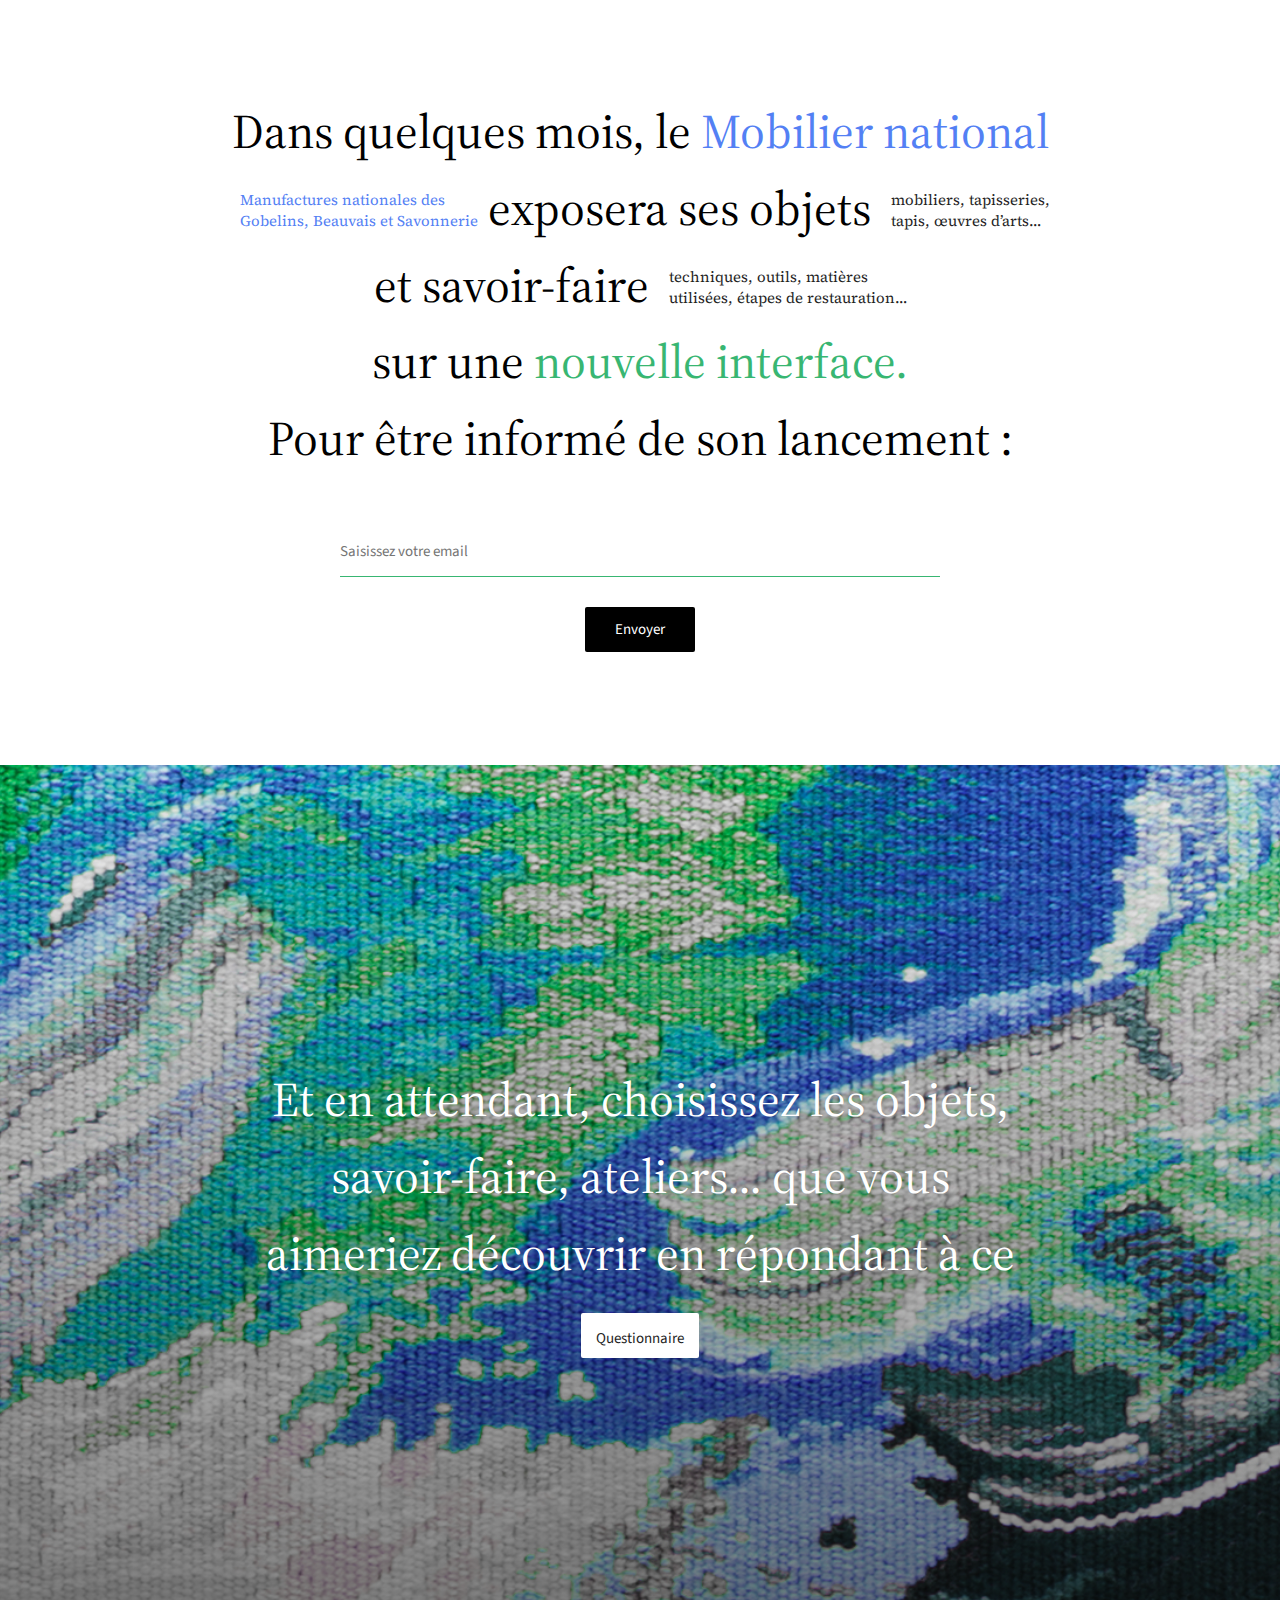
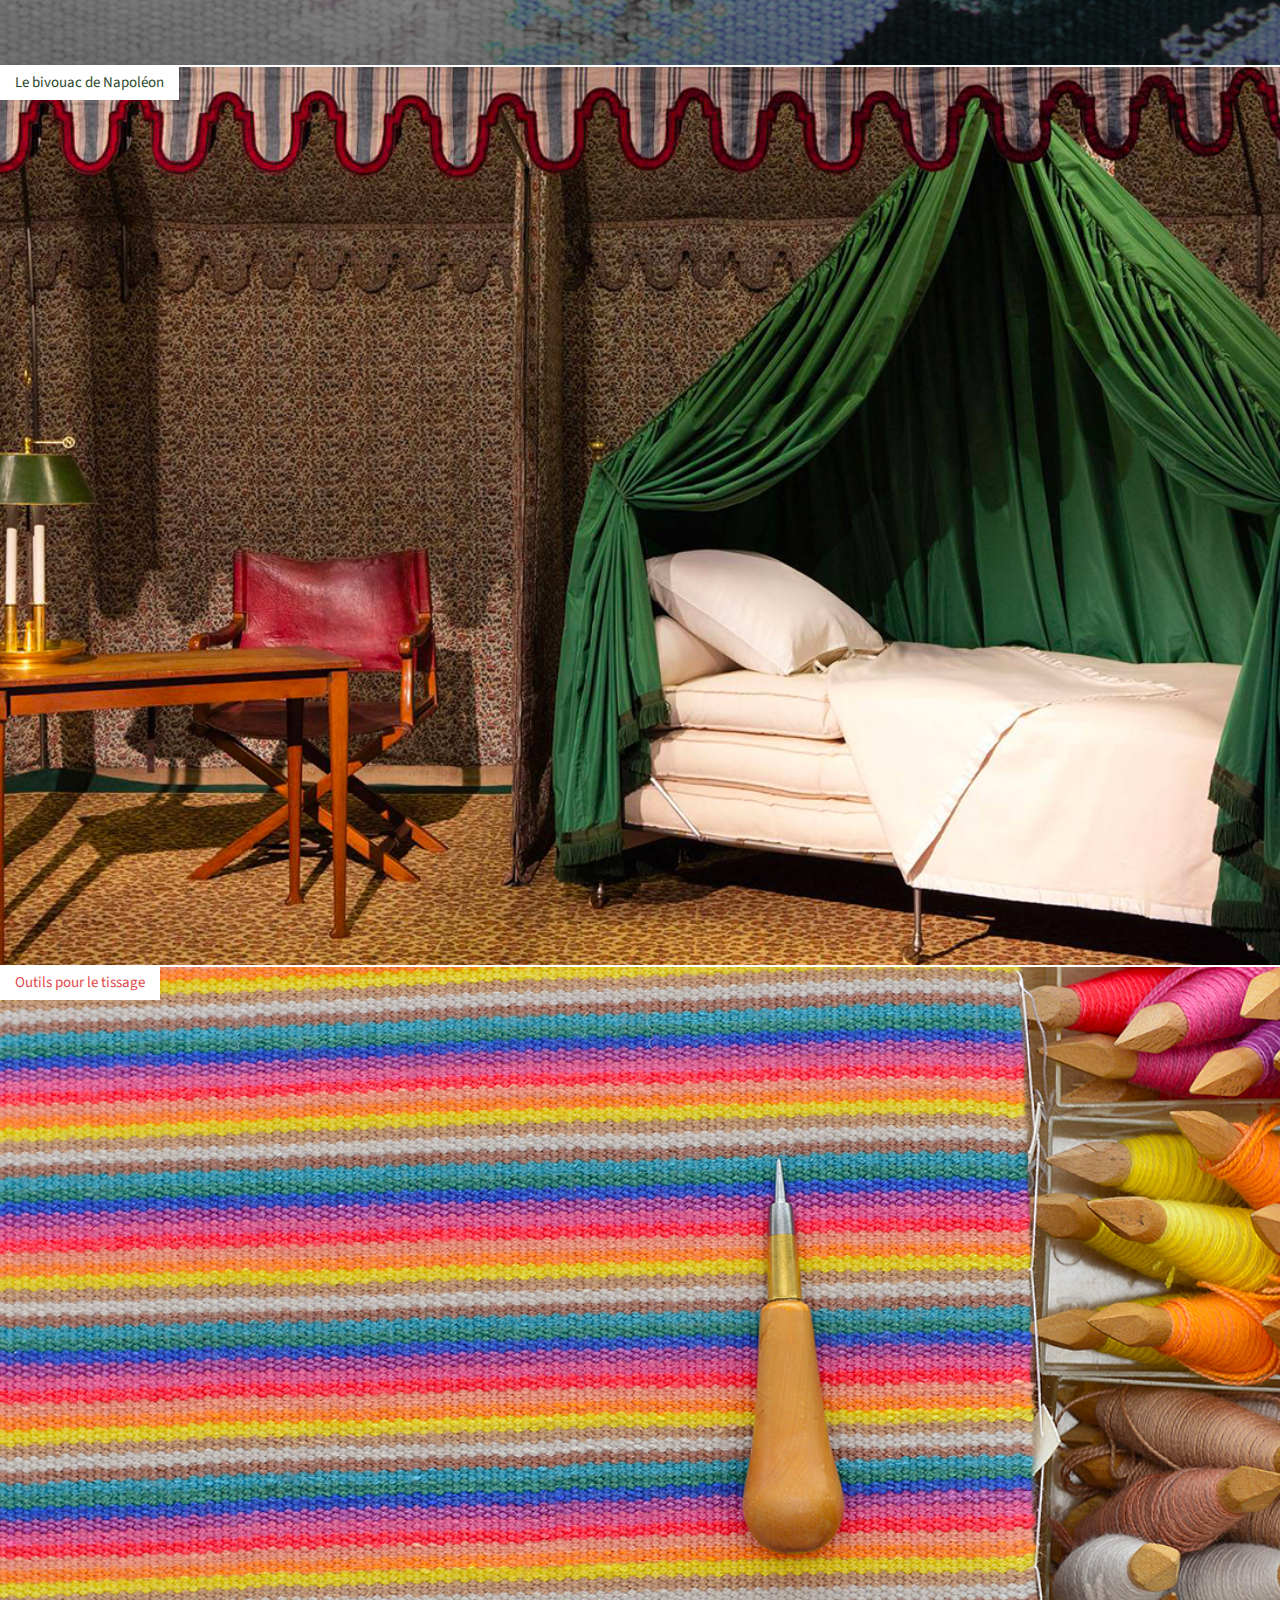
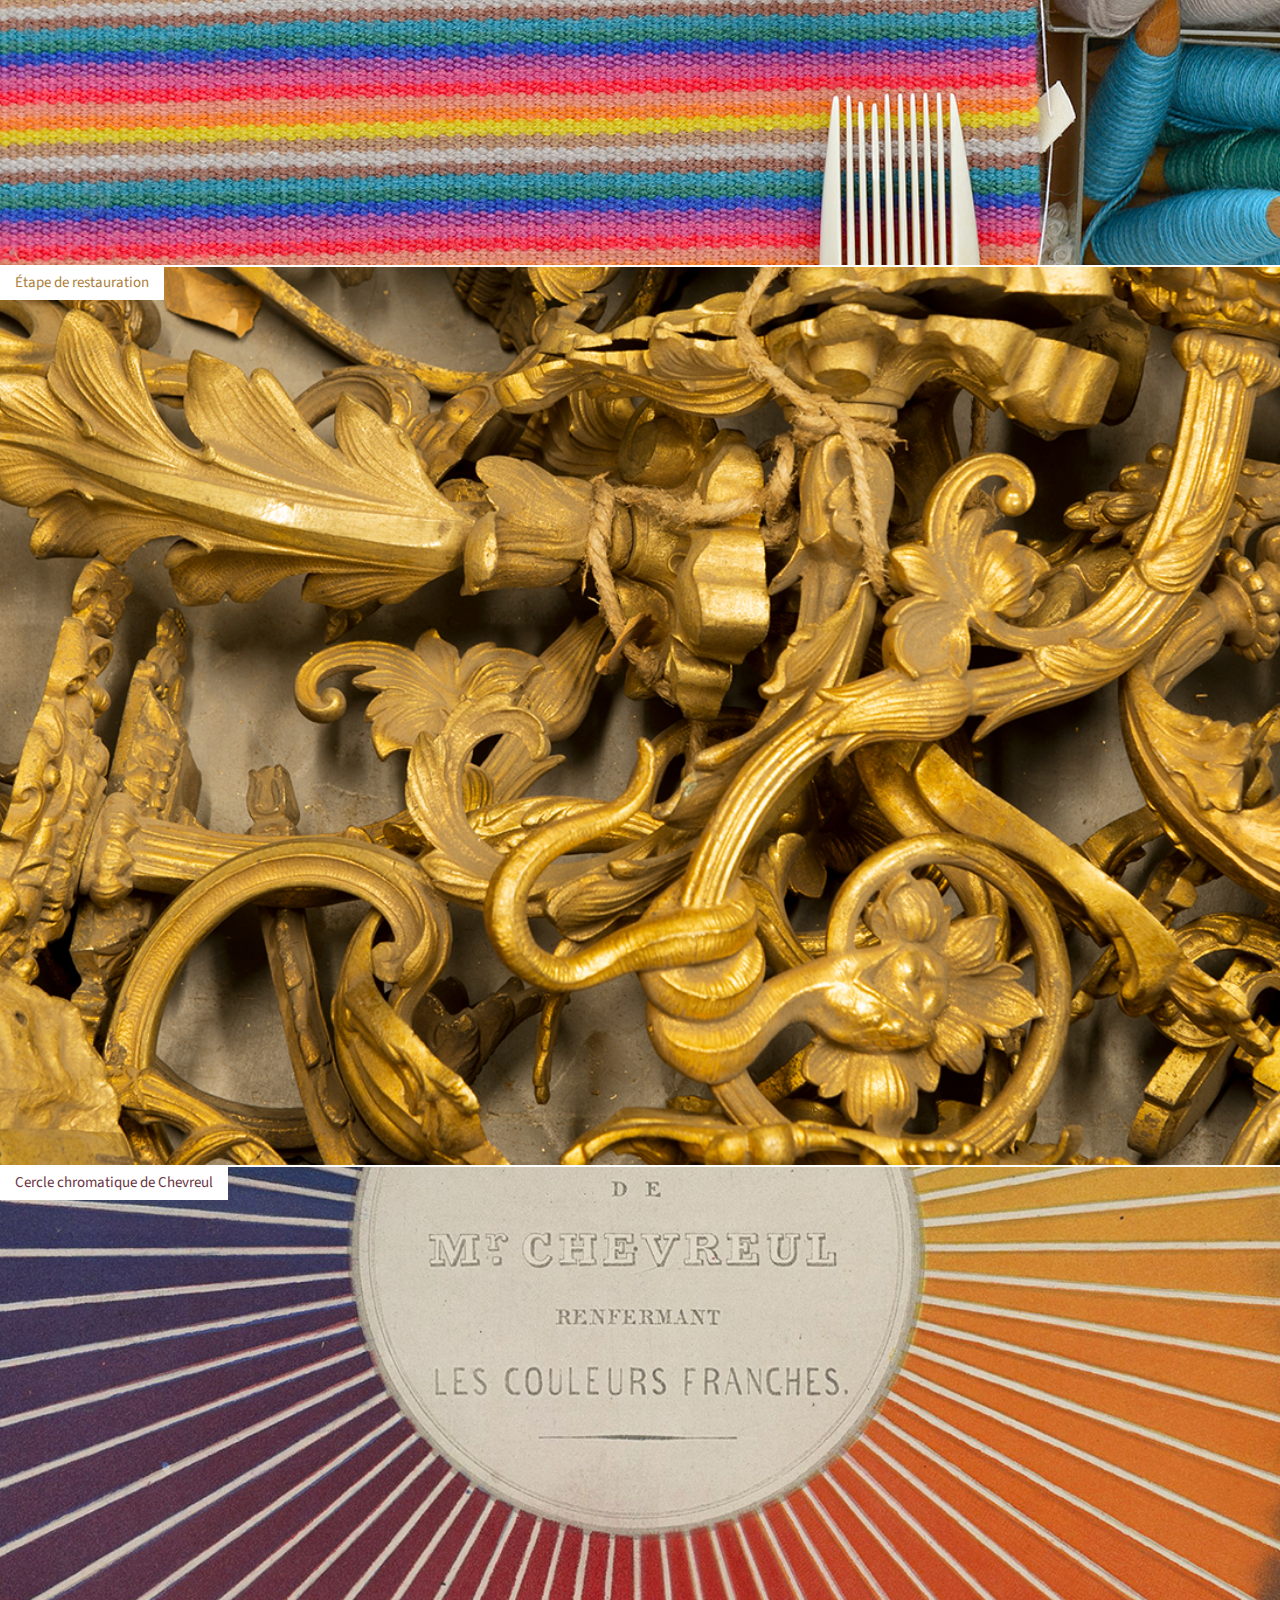
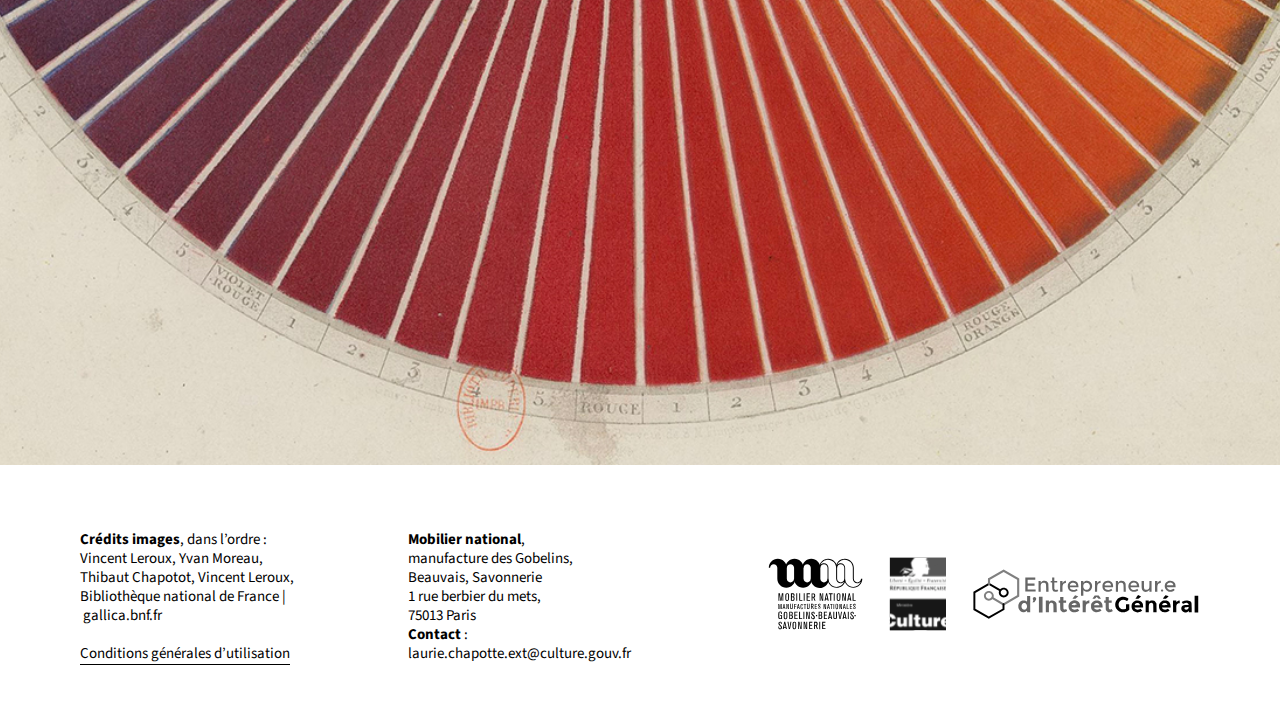
==== index.html @ db4e543b "Replace generic email address with Laurie's, because it's not ready yet." ====
<!DOCTYPE html>
<html>

<head>
    <meta charset="utf-8" />
    <meta http-equiv="X-UA-Compatible" content="IE=edge">
    <title>Collections du Mobilier National</title>
    <meta name="viewport" content="width=device-width, initial-scale=1">
    <link href="https://fonts.googleapis.com/css?family=Source+Sans+Pro|Source+Serif+Pro" rel="stylesheet">
    <link href="style.css" rel="stylesheet" media="all" type="text/css">

    <!-- Matomo -->
    <script type="text/javascript">
        var _paq = _paq || [];
        /* tracker methods like "setCustomDimension" should be called before "trackPageView" */
        _paq.push(['trackPageView']);
        _paq.push(['enableLinkTracking']);
        (function () {
            var u = "//gobelins-stats.eig-apps.org/";
            _paq.push(['setTrackerUrl', u + 'piwik.php']);
            _paq.push(['setSiteId', '1']);
            var d = document, g = d.createElement('script'), s = d.getElementsByTagName('script')[0];
            g.type = 'text/javascript'; g.async = true; g.defer = true; g.src = u + 'piwik.js'; s.parentNode.insertBefore(g, s);
        })();
    </script>
    <noscript><p><img src="//gobelins-stats.eig-apps.org/piwik.php?idsite=1&amp;rec=1" style="border:0;" alt="" /></p></noscript>
    <!-- End Matomo Code -->

</head>

<body>
    <section>
        <main>
            Dans quelques mois, le <em class="blue">Mobilier national</em>
            <small class="blue">Manufactures nationales des <br> Gobelins, Beauvais et Savonnerie</small>
            exposera ses objets
            <small class="dark-grey">mobiliers, tapisseries,<br> tapis, œuvres d’arts…</small><br> et savoir-faire
            <small class="dark-grey">techniques, outils, matières<br> utilisées, étapes de restauration…</small><br> sur
            une <em class="green">nouvelle interface.
            </em><br> Pour être informé de son lancement&nbsp;:
        </main>
        <form name="contact" method="POST" action="ok" netlify netlify-honeypot="human-after-all">
            <p class="hidden">
                <label>Ignorez ce champ si vous êtes un humain: <input name="human-after-all" /></label>
            </p>
            <p>
                <input type="email" name="email" placeholder="Saisissez votre email" />
            </p>
            <p>
                <button type="submit">Envoyer</button>
            </p>
        </form>
    </section>
    <section class="SlideWithBg">
        <p class="SlideWithBg__text">
            Et en attendant, choisissez les objets,
            <span class="nobr">savoir-faire</span>, ateliers… que vous aimeriez découvrir en répondant à ce <a href="#" class="CTOLink"><span>Questionnaire</span></a>
        </p>
        <div class="SlideWithBg__imgcontainer">
            <img src="fond_textile.jpg" alt="" class="SlideWithBg__img">
        </div>
    </section>
    <section>
        <figure class="FullScreen">
            <img src="bivouac_napoleon.jpg" alt="Lit de camp, tente, tapis, table, chaise pliante.">
            <figcaption>Le bivouac de Napoléon</figcaption>
        </figure>
    </section>
    <section>
        <figure class="FullScreen">
            <img src="outils_tissage.jpg" alt="Fuseaux de tissage">
            <figcaption>Outils pour le tissage</figcaption>
        </figure>
    </section>
    <section>
        <figure class="FullScreen">
            <img src="restauration.jpg" alt="Détail de Lustrerie">
            <figcaption>Étape de restauration</figcaption>
        </figure>
    </section>
    <section>
        <figure class="FullScreen">
            <img src="cercle_chromatique.jpg" alt="Détail du cercle chromatique de Chevreul">
            <figcaption>Cercle chromatique de Chevreul</figcaption>
        </figure>
    </section>
    <footer>
        <p>
            <strong>Crédits images</strong>, dans l’ordre : Vincent Leroux, Yvan Moreau, Thibaut Chapotot, Vincent Leroux,
            Bibliothèque national de France&nbsp;|&nbsp;<a href="https://gallica.bnf.fr/">gallica.bnf.fr</a>
            <br><br>
            <a href="cgu.html" class="cgu">Conditions générales d’utilisation</a>
        </p>
        <p>
            <strong>Mobilier national</strong>,<br> manufacture des Gobelins, Beauvais, Savonnerie<br> 1 rue berbier du mets,<br>            75013
            Paris
            <br>
            <strong>Contact</strong> : <a href="mailto:laurie.chapotte.ext@culture.gouv.fr">laurie.chapotte.ext@culture.gouv.fr</a>
        </p>
        <p class="Footer__logo">
            <a href="http://www.mobiliernational.culture.gouv.fr/">
                <img src="logo_mobilier_national.svg" alt="Logo Mobilier National" width="96" height="72">
            </a>
        </p>
        <p class="Footer__logo">
            <a href="http://www.culture.gouv.fr/">
                <img src="logo_ministere_culture.svg" alt="Logo Ministère de la Culture et de la Communication" width="57" height="74">
            </a>
        </p>
        <p class="Footer__logo">
            <a href="https://entrepreneur-interet-general.etalab.gouv.fr/defi/2017/09/26/gobelins/">
                <img src="logo_eig.svg" alt="Logo Entrepreneur d’intérêt général" width="229" height="50">
            </a>
        </p>
    </footer>
</body>

</html>
---- style.css ----
* {
  box-sizing: border-box;
}

.hidden {
  display: none;
}

html,
body {
  margin: 0;
  padding: 0;
}

section {
  height: 100vh;
  width: auto;
  display: flex;
  flex-flow: column nowrap;
  align-items: center;
  justify-content: center;
}

section:nth-child(1) {
  height: auto;
  min-height: 85vh;
  padding: 30px 20px;
}
section:nth-child(2) {
  padding: 30px 20px;
}

main {
  display: block;
  font-family: "Source Serif Pro", serif;
  font-size: 30px;
  line-height: 1.6;
  text-align: center;
  max-width: 1020px;
  color: #000;
}
@media screen and (min-width: 1024px) {
  main {
    font-size: 48px;
  }
}

main em {
  font-style: normal;
}

main small {
  display: inline-block;
  height: 48px;
  margin-left: 10px;
  vertical-align: middle;
  font-size: 15px;
  line-height: 21px;
  text-align: left;
}

form {
  max-width: 600px;
  text-align: center;
  width: 100%;
  margin: 50px 25px 0;
}

form p {
  margin: 0 0 20px;
  padding: 0;
}
form button {
  display: inline-block;
  height: 45px;
  padding: 0 30px;
  margin: 10px 0 0;
  color: white;
  background-color: #000;
  font-family: "Source Sans Pro", sans-serif;
  font-size: 15px;
  border-radius: 2px;
  border: 0;
  cursor: pointer;
}
input[type="email"] {
  display: block;
  max-width: 600px;
  width: 100%;
  background-color: transparent;
  padding: 15px 0px;
  margin: 0;
  border: 0;
  border-bottom: 1px solid #38b672;
  color: #38b672;
  font-family: "Source Sans Pro", sans-serif;
  font-size: 15px;
  line-height: 19px;
}

.SlideWithBg__text {
  display: block;
  font-family: "Source Serif Pro", serif;
  font-size: 30px;
  line-height: 1.6;
  text-align: center;
  max-width: 1020px;
  margin: 0 auto;
  color: #fff;
  max-width: 770px;
}
@media screen and (min-width: 1024px) {
  .SlideWithBg__text {
    font-size: 48px;
  }
}

.SlideWithBg__imgcontainer {
  position: absolute;
  z-index: -1;
  height: 100%;
  width: 100%;
}
.SlideWithBg__img {
  display: block;
  height: 100%;
  width: 100%;
  object-fit: cover;
}
.SlideWithBg__imgcontainer::before {
  content: "";
  position: absolute;
  top: 0;
  width: 100%;
  height: 100%;
  background: linear-gradient(
    to bottom,
    transparent,
    rgba(0, 0, 0, 0.2),
    rgba(0, 0, 0, 0.5)
  );
}

figure.FullScreen {
  height: 100%;
  width: 100%;
  position: relative;
  padding: 0;
  margin: 0;
}
figure.FullScreen::before {
  content: "";
  position: absolute;
  top: 0;
  height: 2px;
  width: 100%;
  background-color: #fff;
  z-index: 2;
}
.FullScreen img {
  position: absolute;
  top: 0;
  left: 0;
  width: 100%;
  height: 100%;
  object-fit: cover;
}
.FullScreen figcaption {
  display: flex;
  flex-flow: row nowrap;
  align-items: center;
  font-family: "Source Sans Pro", sans-serif;
  font-size: 15px;
  line-height: 100%;
  height: 35px;
  padding: 0 15px;
  margin: 0;
  background-color: #ffffff;
  position: absolute;
  top: 0;
  left: 0;
  z-index: 1;
}

section:nth-child(3) .FullScreen figcaption {
  color: #2c492b;
}
section:nth-child(4) .FullScreen figcaption {
  color: #e4484a;
}
section:nth-child(5) .FullScreen figcaption {
  color: #ac7f3a;
}
section:nth-child(6) .FullScreen figcaption {
  color: #683441;
}

.nobr {
  white-space: nowrap;
}

.CTOLink {
  display: inline-block;
  vertical-align: middle;
  height: 45px;
  width: auto;
  background-color: #fff;
  border-radius: 2px;
  padding: 0 15px;
  margin: 0;
  line-height: 15px;
  text-decoration: none;
  color: #1e1e1e;
}
.CTOLink span {
  display: inline;
  font: normal 15px "Source Sans Pro", sans-serif;
  vertical-align: middle;
  position: relative;
  top: 13px;
}

.blue {
  color: #5380f4;
}

.green {
  color: #38b672;
}
.dark-grey {
  color: #1e1e1e;
}

footer {
  display: block;
  padding: 20px 20px;
  font: normal 15px/19px "Source Sans Pro", sans-serif;
}
footer p {
  margin-bottom: 25px;
}

footer a {
  text-decoration: none;
  color: inherit;
}
footer a.cgu {
  border-bottom: 1px solid black;
}

@media screen and (min-width: 1024px) {
  footer {
    display: flex;
    flex-flow: row nowrap;
    align-items: center;
    justify-content: flex-start;
    padding: 50px 80px;
  }
  footer p {
    flex-grow: 2;
    max-width: 30%;
    padding-right: 10%;
    margin-bottom: 0;
  }

  footer p.Footer__logo {
    flex-grow: 0;
    padding: 0;
    padding-left: 25px;
  }
}
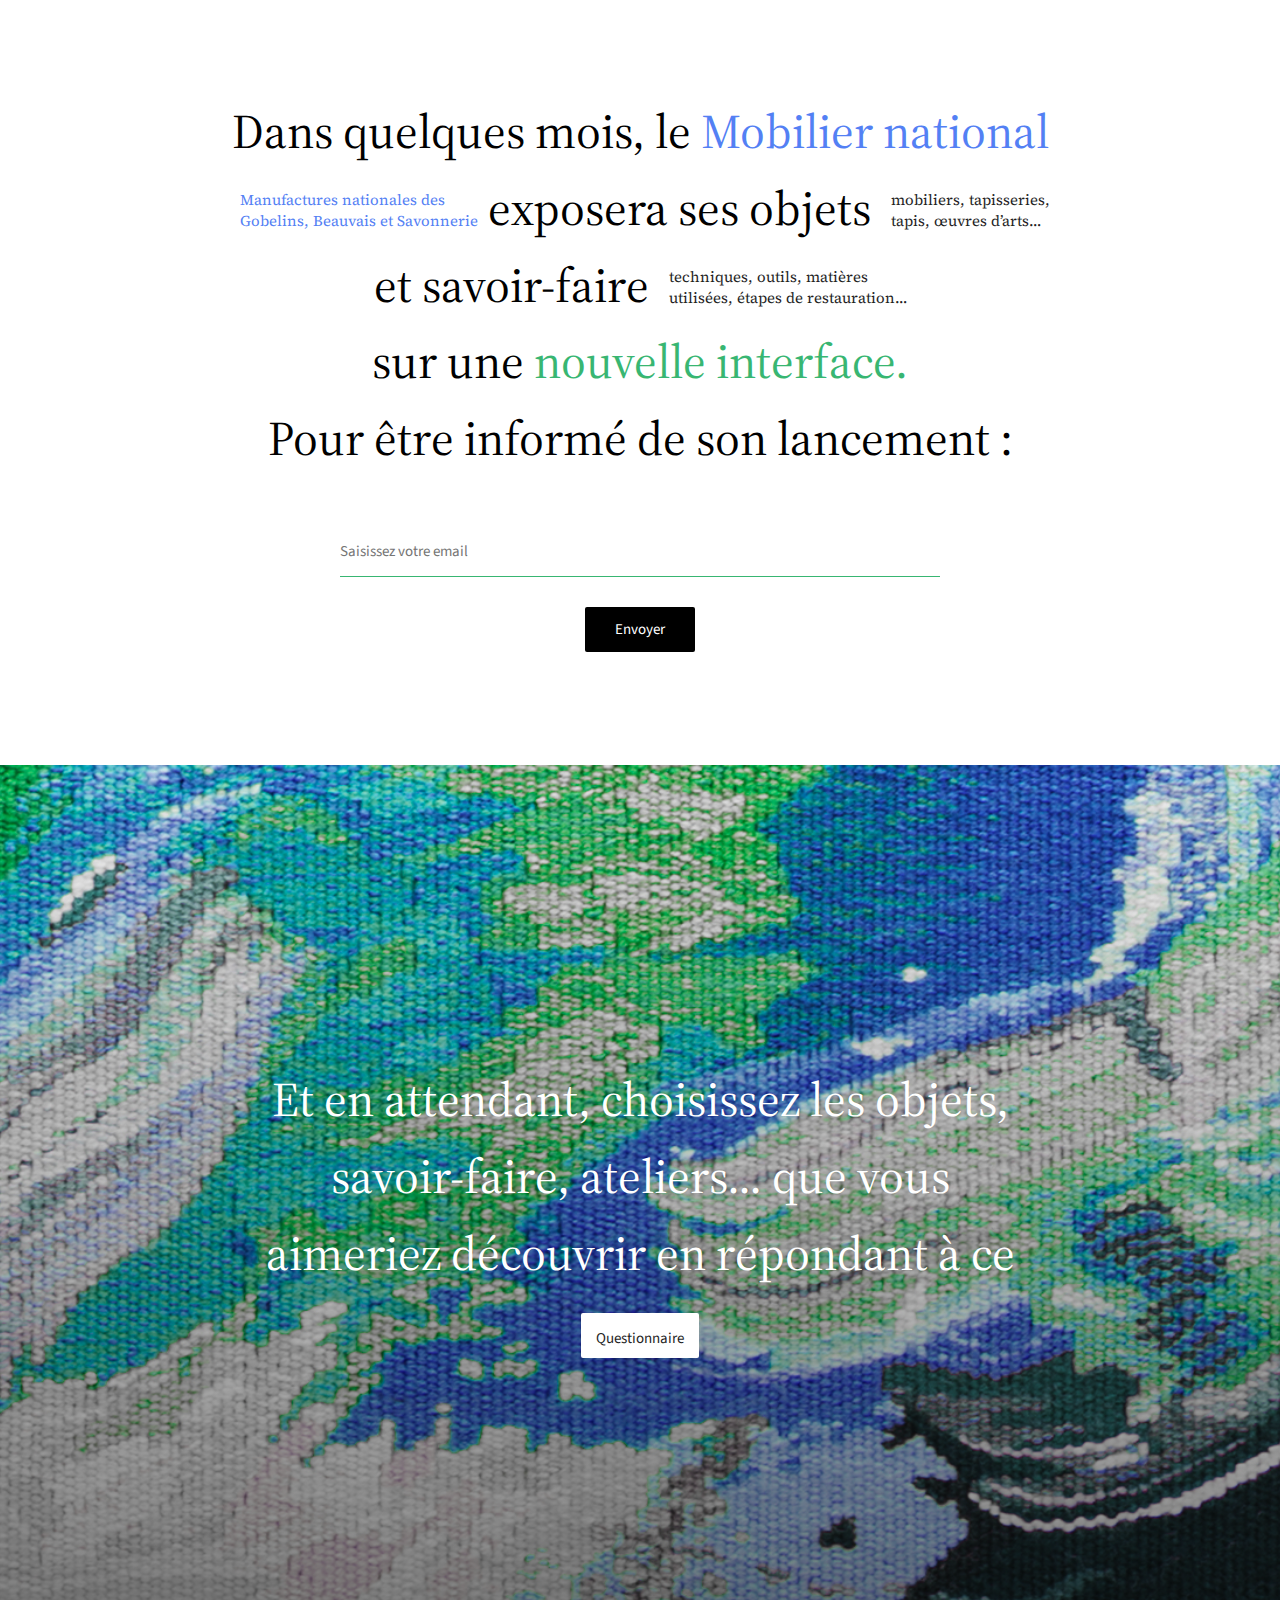
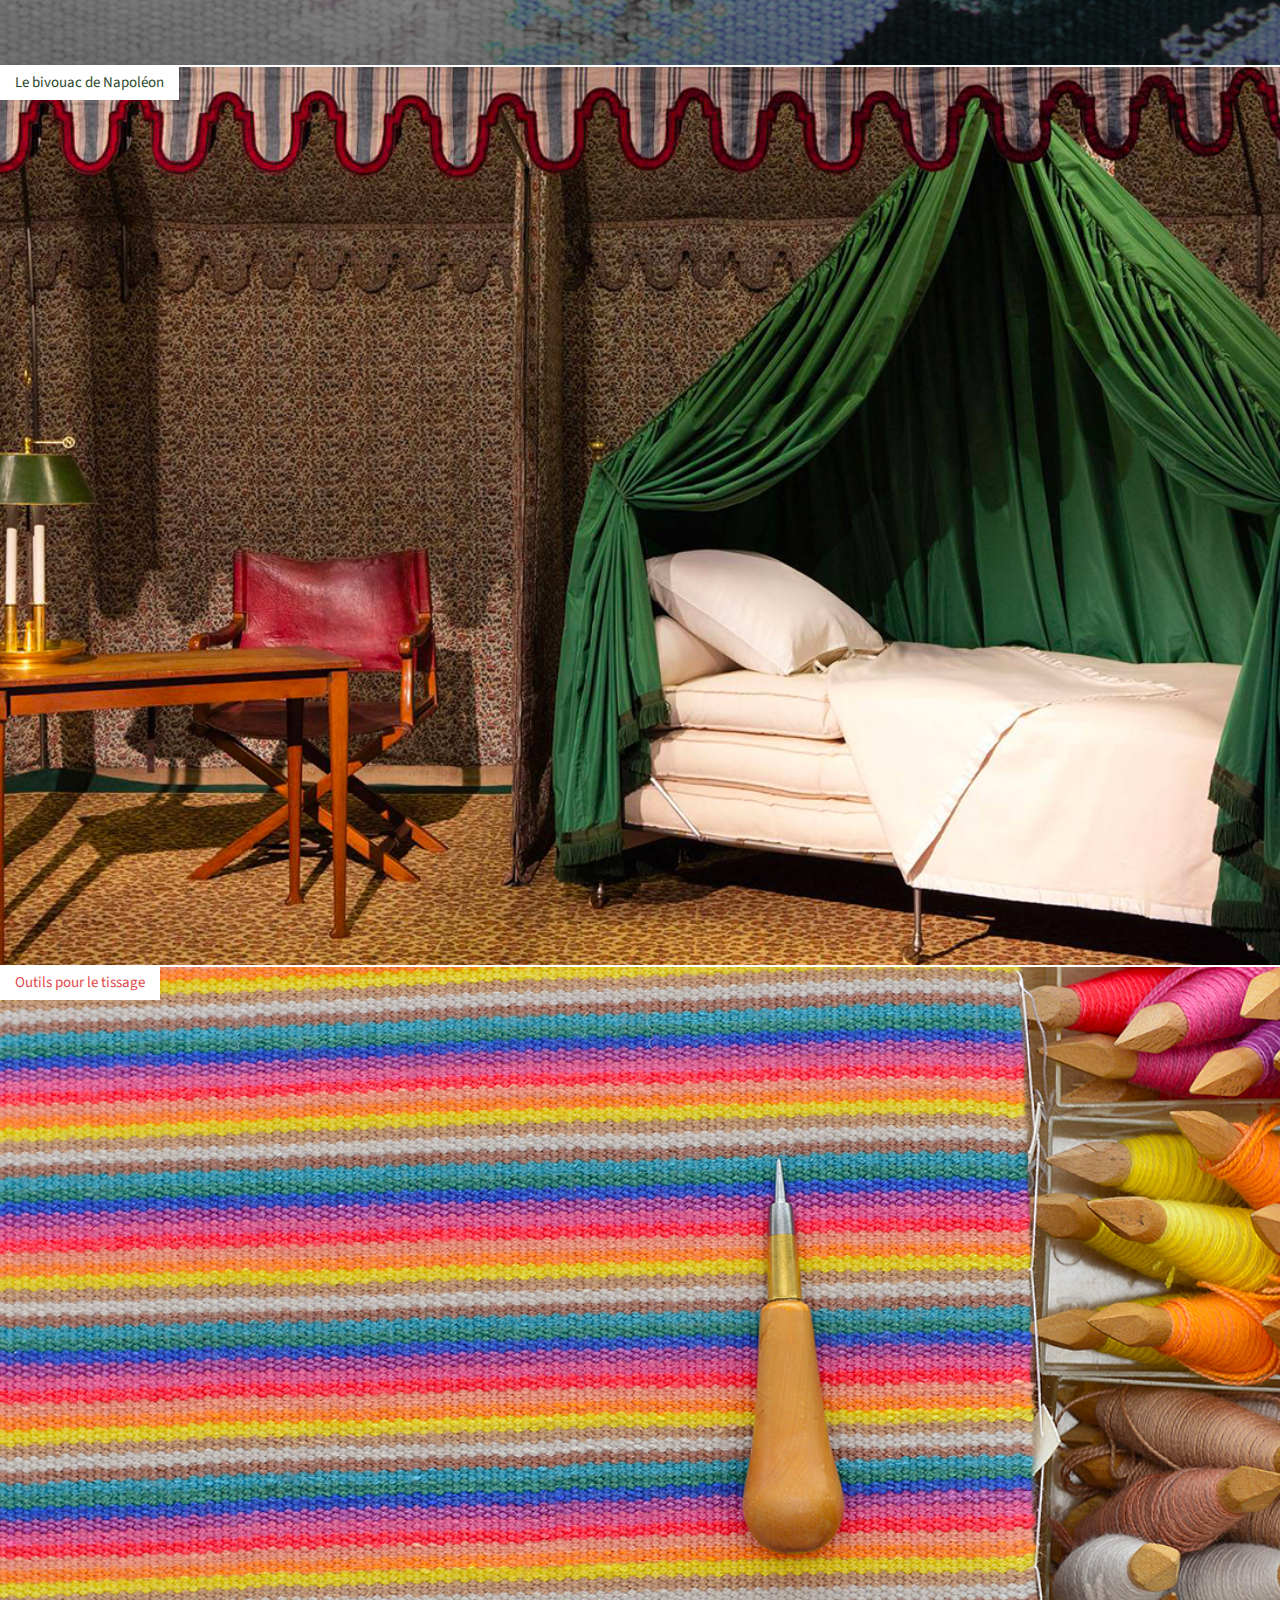
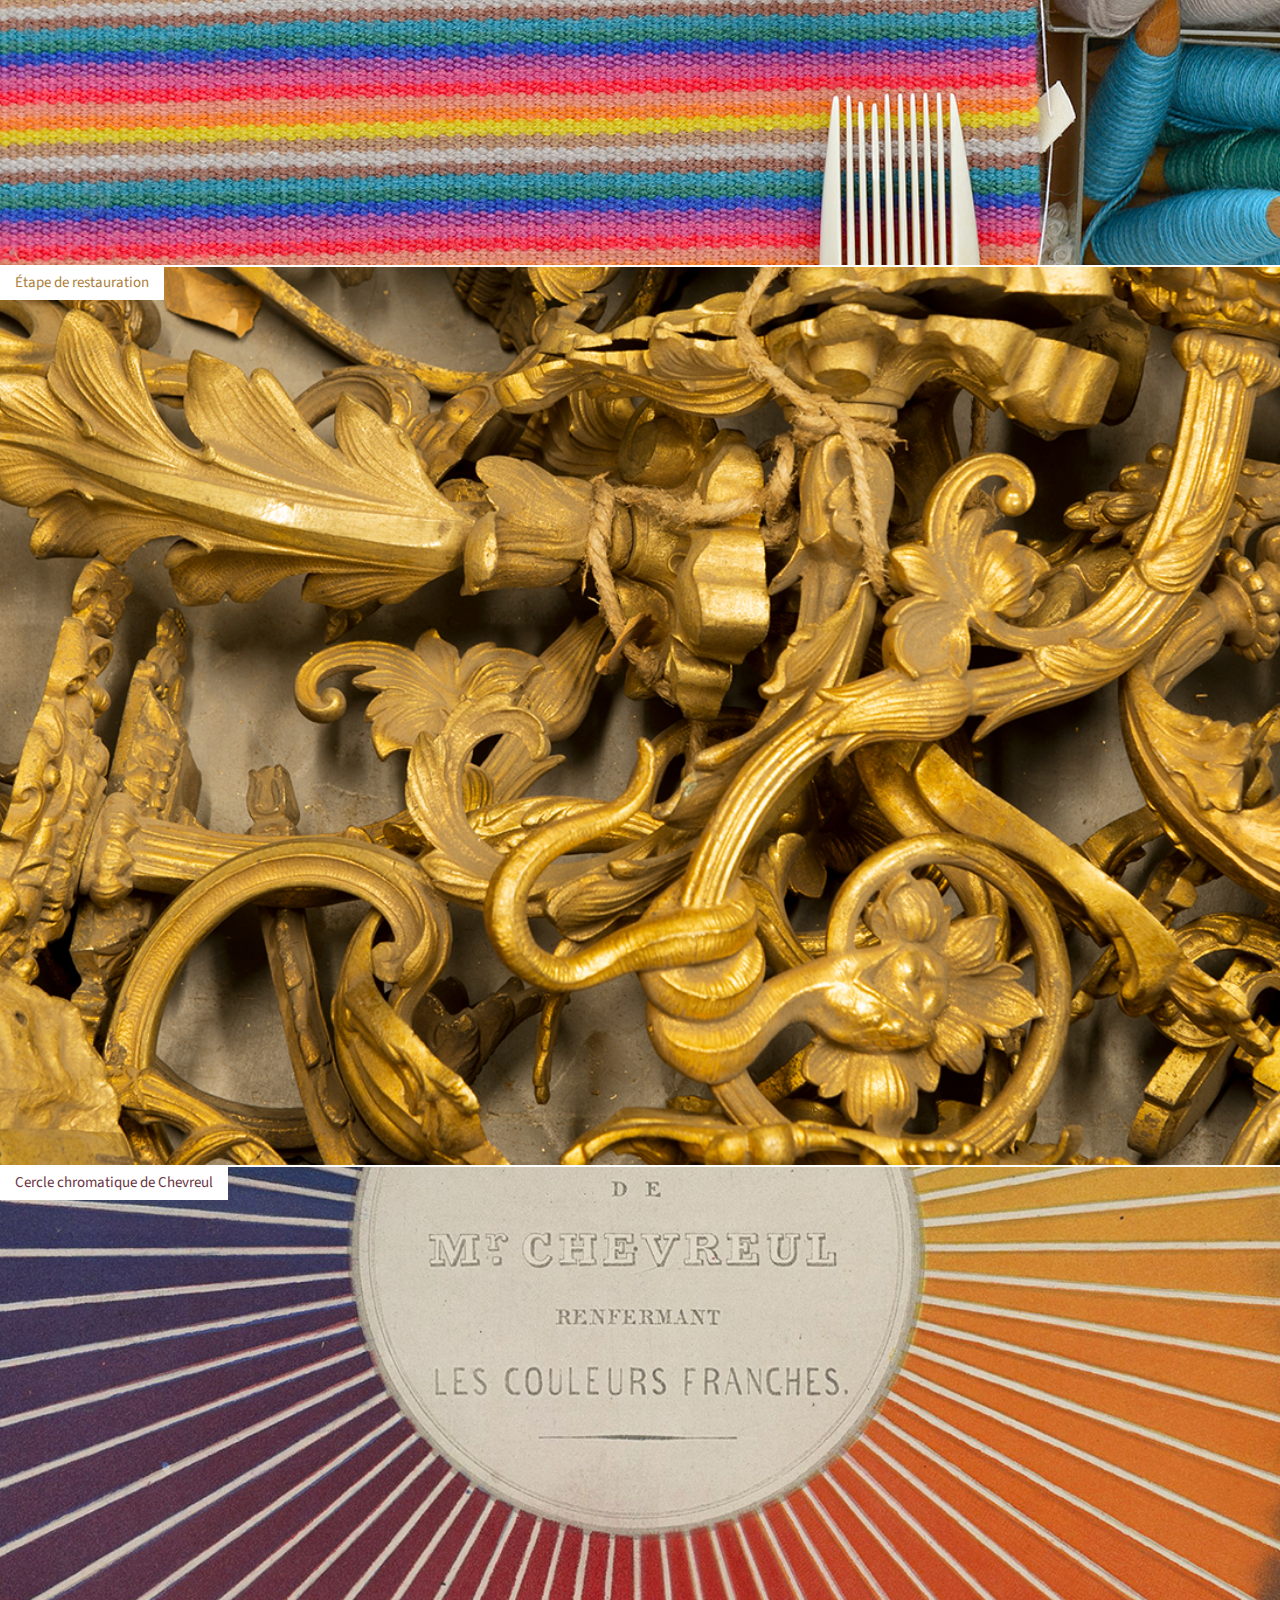
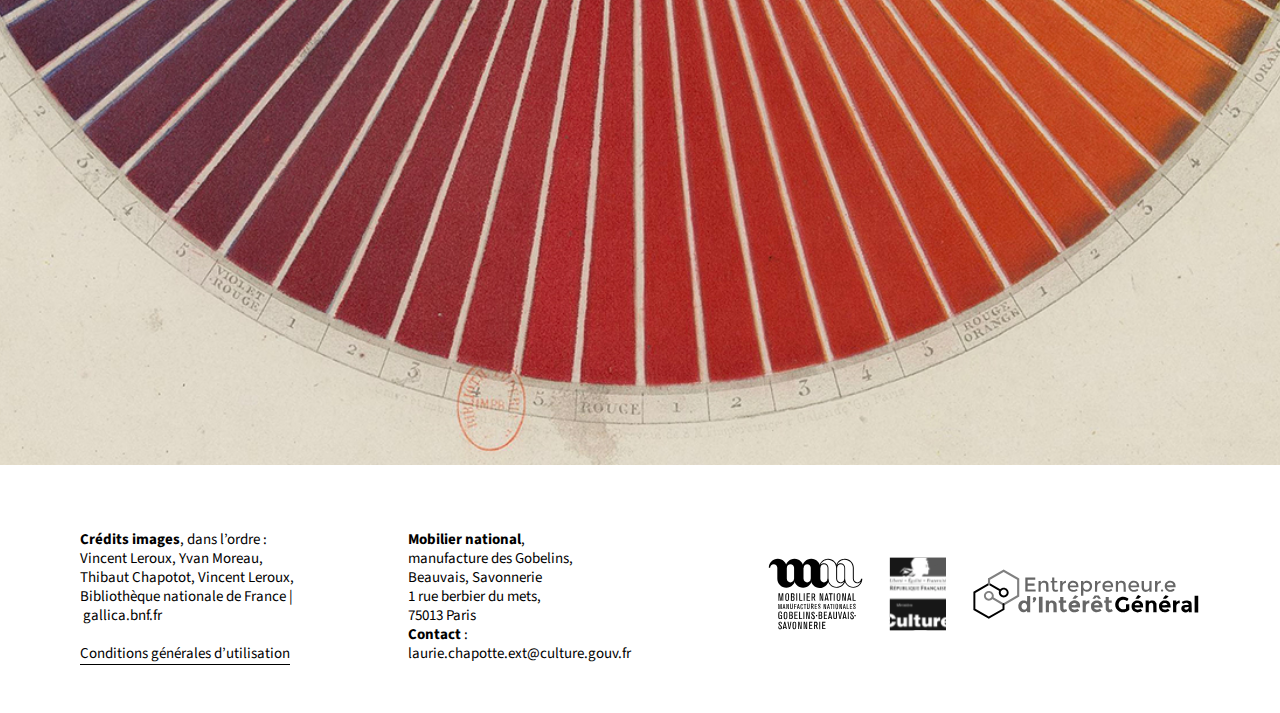
==== commit 7caf45b0: "Fix typo, courtesy of Soiz'." ====
--- a/index.html
+++ b/index.html
@@ -39,22 +39,27 @@
             une <em class="green">nouvelle interface.
             </em><br> Pour être informé de son lancement&nbsp;:
         </main>
-        <form name="contact" method="POST" action="ok" netlify netlify-honeypot="human-after-all">
-            <p class="hidden">
-                <label>Ignorez ce champ si vous êtes un humain: <input name="human-after-all" /></label>
-            </p>
-            <p>
-                <input type="email" name="email" placeholder="Saisissez votre email" />
-            </p>
-            <p>
-                <button type="submit">Envoyer</button>
-            </p>
+
+        <!-- Begin MailChimp Signup Form -->
+        <form action="https://collections-mobilier-national.us19.list-manage.com/subscribe/post?u=39845011960ce1cfb60d43be4&amp;id=d800dd40f5"
+            method="post" id="mc-embedded-subscribe-form" name="mc-embedded-subscribe-form" class="validate" target="_blank"
+            novalidate>
+            <p><input type="email" value="" name="EMAIL" class="email" id="mce-EMAIL" placeholder="Saisissez votre email"
+                    required></p>
+            <!-- real people should not fill this in and expect good things - do not remove this or risk form bot signups-->
+            <div style="position: absolute; left: -5000px;" aria-hidden="true"><input type="text" name="b_39845011960ce1cfb60d43be4_d800dd40f5"
+                    tabindex="-1" value=""></div>
+            <p><button type="submit">Envoyer</button></p>
         </form>
+        <!-- End MailChimp Signup Form -->
+
+
     </section>
     <section class="SlideWithBg">
         <p class="SlideWithBg__text">
             Et en attendant, choisissez les objets,
-            <span class="nobr">savoir-faire</span>, ateliers… que vous aimeriez découvrir en répondant à ce <a href="#" class="CTOLink"><span>Questionnaire</span></a>
+            <span class="nobr">savoir-faire</span>, ateliers… que vous aimeriez découvrir en répondant à ce <a href="https://docs.google.com/forms/d/e/1FAIpQLSd0jrKfqom8bFHx9W25z3ONDF2xEUo4Sj80gpDQVIW3rs4VwA/viewform?usp=sf_link"
+                class="CTOLink"><span>Questionnaire</span></a>
         </p>
         <div class="SlideWithBg__imgcontainer">
             <img src="fond_textile.jpg" alt="" class="SlideWithBg__img">
@@ -87,7 +92,7 @@
     <footer>
         <p>
             <strong>Crédits images</strong>, dans l’ordre : Vincent Leroux, Yvan Moreau, Thibaut Chapotot, Vincent Leroux,
-            Bibliothèque national de France&nbsp;|&nbsp;<a href="https://gallica.bnf.fr/">gallica.bnf.fr</a>
+            Bibliothèque nationale de France&nbsp;|&nbsp;<a href="https://gallica.bnf.fr/">gallica.bnf.fr</a>
             <br><br>
             <a href="cgu.html" class="cgu">Conditions générales d’utilisation</a>
         </p>
